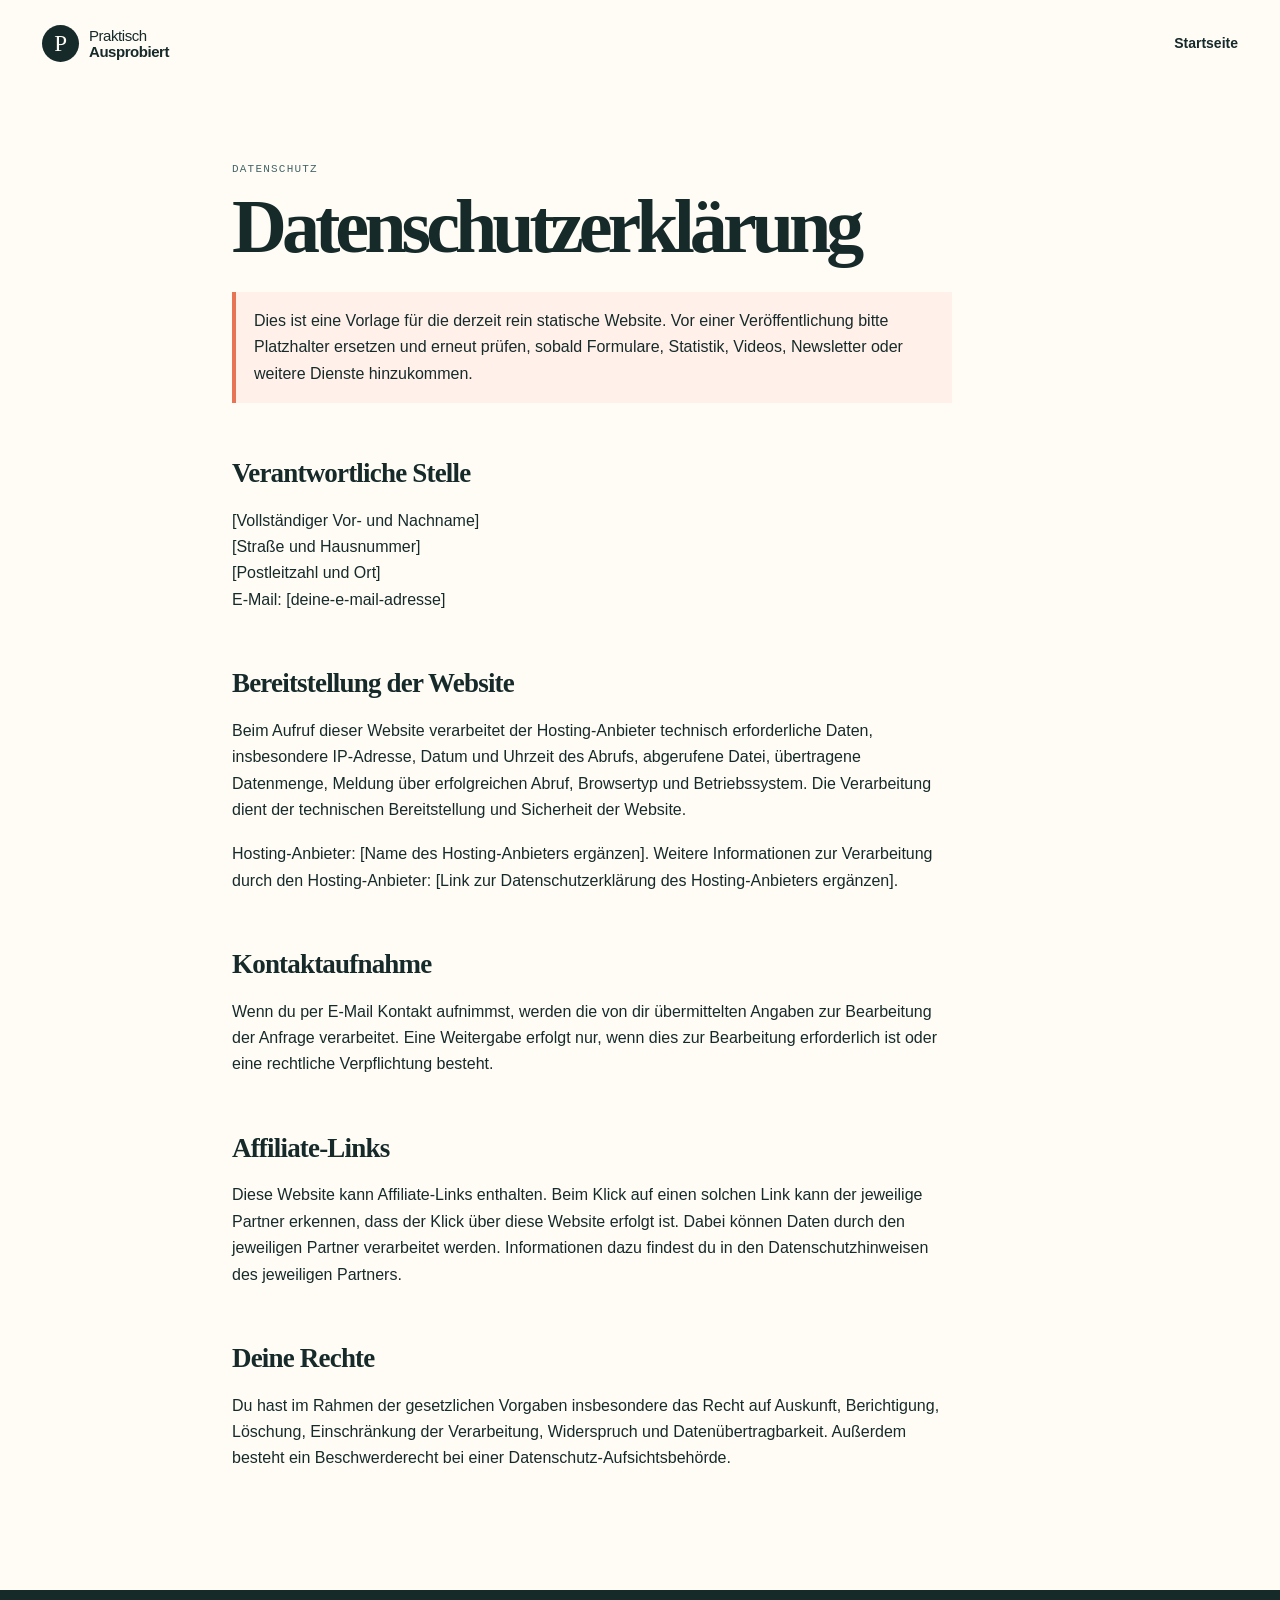
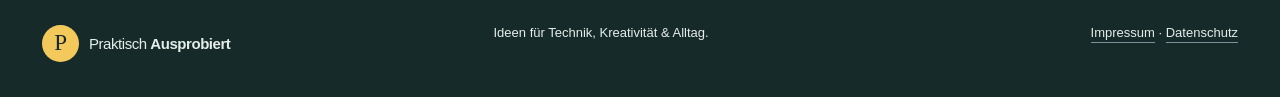
==== datenschutz.html @ ba94ddff "Rechtliche Vorlagen ergänzen" ====
<!doctype html>
<html lang="de">
  <head>
    <meta charset="utf-8">
    <meta name="viewport" content="width=device-width, initial-scale=1">
    <meta name="robots" content="noindex">
    <title>Datenschutz – Praktisch Ausprobiert</title>
    <link rel="stylesheet" href="style.css">
  </head>
  <body>
    <header class="site-header">
      <a class="brand" href="index.html" aria-label="Zur Startseite von Praktisch Ausprobiert"><span class="brand-mark">P</span><span>Praktisch<br><strong>Ausprobiert</strong></span></a>
      <nav aria-label="Hauptnavigation"><a href="index.html">Startseite</a></nav>
    </header>
    <main class="legal-page">
      <p class="eyebrow">DATENSCHUTZ</p>
      <h1>Datenschutzerklärung</h1>
      <div class="legal-copy">
        <p class="legal-alert">Dies ist eine Vorlage für die derzeit rein statische Website. Vor einer Veröffentlichung bitte Platzhalter ersetzen und erneut prüfen, sobald Formulare, Statistik, Videos, Newsletter oder weitere Dienste hinzukommen.</p>
        <h2>Verantwortliche Stelle</h2>
        <p>[Vollständiger Vor- und Nachname]<br>[Straße und Hausnummer]<br>[Postleitzahl und Ort]<br>E-Mail: [deine-e-mail-adresse]</p>
        <h2>Bereitstellung der Website</h2>
        <p>Beim Aufruf dieser Website verarbeitet der Hosting-Anbieter technisch erforderliche Daten, insbesondere IP-Adresse, Datum und Uhrzeit des Abrufs, abgerufene Datei, übertragene Datenmenge, Meldung über erfolgreichen Abruf, Browsertyp und Betriebssystem. Die Verarbeitung dient der technischen Bereitstellung und Sicherheit der Website.</p>
        <p>Hosting-Anbieter: [Name des Hosting-Anbieters ergänzen]. Weitere Informationen zur Verarbeitung durch den Hosting-Anbieter: [Link zur Datenschutzerklärung des Hosting-Anbieters ergänzen].</p>
        <h2>Kontaktaufnahme</h2>
        <p>Wenn du per E-Mail Kontakt aufnimmst, werden die von dir übermittelten Angaben zur Bearbeitung der Anfrage verarbeitet. Eine Weitergabe erfolgt nur, wenn dies zur Bearbeitung erforderlich ist oder eine rechtliche Verpflichtung besteht.</p>
        <h2>Affiliate-Links</h2>
        <p>Diese Website kann Affiliate-Links enthalten. Beim Klick auf einen solchen Link kann der jeweilige Partner erkennen, dass der Klick über diese Website erfolgt ist. Dabei können Daten durch den jeweiligen Partner verarbeitet werden. Informationen dazu findest du in den Datenschutzhinweisen des jeweiligen Partners.</p>
        <h2>Deine Rechte</h2>
        <p>Du hast im Rahmen der gesetzlichen Vorgaben insbesondere das Recht auf Auskunft, Berichtigung, Löschung, Einschränkung der Verarbeitung, Widerspruch und Datenübertragbarkeit. Außerdem besteht ein Beschwerderecht bei einer Datenschutz-Aufsichtsbehörde.</p>
      </div>
    </main>
    <footer>
      <a class="brand footer-brand" href="index.html"><span class="brand-mark">P</span><span>Praktisch <strong>Ausprobiert</strong></span></a>
      <p>Ideen für Technik, Kreativität &amp; Alltag.</p>
      <div class="footer-meta"><p><a href="impressum.html">Impressum</a> <span aria-hidden="true">·</span> <a href="datenschutz.html">Datenschutz</a></p></div>
    </footer>
  </body>
</html>
---- style.css ----
:root {
  --ink: #172a2a;
  --slate: #456568;
  --cream: #f5f2e9;
  --paper: #fffcf6;
  --coral: #e77454;
  --yellow: #f3c95b;
  --mint: #b9d7cc;
  --line: #d6ddd5;
}

* { box-sizing: border-box; }
html { scroll-behavior: smooth; }
body { margin: 0; color: var(--ink); background: var(--paper); font-family: "DM Sans", Arial, sans-serif; }
a { color: inherit; text-decoration: none; }

.site-header { align-items: center; display: flex; justify-content: space-between; margin: 0 auto; max-width: 1280px; padding: 25px 42px; }
.brand { align-items: center; display: inline-flex; font-size: 15px; font-weight: 500; gap: 10px; letter-spacing: -.03em; line-height: 1.02; }
.brand strong { font-weight: 700; }
.brand-mark { align-items: center; background: var(--ink); border-radius: 50%; color: var(--paper); display: inline-flex; font-family: "Playfair Display", serif; font-size: 23px; height: 37px; justify-content: center; width: 37px; }
nav { display: flex; gap: 27px; font-size: 14px; font-weight: 600; }
nav a { border-bottom: 2px solid transparent; padding: 6px 0; }
nav a:hover { border-color: var(--coral); }

.hero { background: var(--cream); display: grid; grid-template-columns: minmax(0, 1.1fr) minmax(320px, .9fr); min-height: 570px; overflow: hidden; padding: 82px max(42px, calc((100vw - 1196px) / 2)); }
.hero-copy { max-width: 650px; position: relative; z-index: 2; }
.eyebrow, .article-type { color: var(--slate); font-family: "DM Mono", monospace; font-size: 11px; font-weight: 500; letter-spacing: .11em; margin: 0 0 15px; }
h1, h2, h3, p { margin-top: 0; }
h1 { font-family: "Playfair Display", serif; font-size: clamp(50px, 6.3vw, 88px); letter-spacing: -.065em; line-height: .96; margin-bottom: 29px; }
h1 em { color: var(--coral); font-weight: 600; }
.intro { color: #496468; font-size: 20px; line-height: 1.48; margin-bottom: 32px; max-width: 490px; }
.button { background: var(--ink); color: white; display: inline-flex; font-size: 15px; font-weight: 700; gap: 25px; padding: 15px 19px; transition: transform .2s ease, background .2s ease; }
.button:hover { background: var(--coral); transform: translateY(-2px); }
.button span, .text-link span { color: var(--yellow); font-size: 20px; line-height: .8; }
.hero-shapes { min-height: 390px; position: relative; }
.shape { position: absolute; }
.shape-one { background: var(--coral); border-radius: 50%; height: 260px; right: 74px; top: 7px; width: 260px; }
.shape-two { background: var(--mint); height: 210px; right: -49px; top: 250px; transform: rotate(25deg); width: 210px; }
.shape-three { border: 2px solid var(--ink); border-radius: 50%; height: 176px; left: 27px; top: 205px; width: 176px; }
.hero-note { background: var(--yellow); font-family: "Playfair Display", serif; font-size: 25px; font-style: italic; line-height: 1.03; padding: 24px; position: absolute; right: 227px; text-align: center; top: 245px; transform: rotate(-8deg); }

.statement { border-bottom: 1px solid var(--line); border-top: 1px solid var(--line); margin: 0 auto; max-width: 1196px; padding: 48px 0; }
.statement p { font-family: "Playfair Display", serif; font-size: clamp(25px, 2.5vw, 36px); letter-spacing: -.04em; line-height: 1.15; margin: auto; max-width: 895px; text-align: center; }
.section { margin: 0 auto; max-width: 1196px; padding: 96px 0; }
.section-heading h2, .feature-copy h2, .about h2 { font-family: "Playfair Display", serif; font-size: clamp(36px, 4vw, 56px); letter-spacing: -.055em; line-height: 1; margin-bottom: 0; }
.topic-grid { display: grid; gap: 16px; grid-template-columns: repeat(4, 1fr); margin-top: 42px; }
.topic-card { min-height: 285px; padding: 25px; position: relative; }
.topic-maker { background: var(--mint); }.topic-home { background: #efc6ab; }.topic-creative { background: #d3d4ef; }.topic-companion { background: #f2dc8a; }
.card-number { font-family: "DM Mono", monospace; font-size: 12px; }
.topic-card h3 { font-family: "Playfair Display", serif; font-size: 29px; letter-spacing: -.04em; line-height: 1.02; margin: 62px 0 15px; }
.topic-card p { font-size: 14px; line-height: 1.45; margin: 0; }
.tag { background: var(--ink); bottom: 20px; color: white; font-size: 11px; font-weight: 700; padding: 5px 8px; position: absolute; text-transform: uppercase; }

.feature-section { align-items: center; background: var(--ink); color: var(--paper); display: grid; grid-template-columns: 1fr 1fr; gap: 80px; max-width: none; padding: 100px max(42px, calc((100vw - 1196px) / 2)); }
.feature-copy { max-width: 525px; }.feature-copy .eyebrow { color: var(--yellow); }.feature-copy p:not(.eyebrow) { color: #d5e1dc; font-size: 17px; line-height: 1.55; margin: 24px 0; }.text-link { border-bottom: 1px solid #789397; display: inline-flex; font-size: 15px; font-weight: 700; gap: 15px; padding-bottom: 7px; }
.feature-object { height: 350px; position: relative; }.object-label { align-items: center; background: var(--coral); border-radius: 50%; color: var(--ink); display: flex; font-family: "DM Mono", monospace; font-size: 23px; height: 234px; justify-content: center; line-height: 1.05; position: absolute; right: 14%; text-align: center; top: 49px; transform: rotate(11deg); width: 234px; z-index: 2; }.object-ring { border: 1px solid var(--yellow); border-radius: 50%; position: absolute; }.ring-one { height: 302px; right: 3%; top: 4px; width: 302px; }.ring-two { border-color: #759497; height: 210px; left: 10%; top: 84px; width: 210px; }
.inline-heading { align-items: end; display: flex; justify-content: space-between; }.coming-soon { border: 1px solid var(--coral); color: var(--coral); font-family: "DM Mono", monospace; font-size: 11px; letter-spacing: .08em; padding: 7px 9px; text-transform: uppercase; }.article-grid { display: grid; gap: 18px; grid-template-columns: repeat(3, 1fr); margin-top: 40px; }.article-card { border-top: 3px solid var(--ink); padding: 20px 8px 0 0; }.article-card h3 { font-family: "Playfair Display", serif; font-size: 27px; letter-spacing: -.04em; line-height: 1.05; margin: 16px 0; }.article-card p { color: var(--slate); font-size: 15px; line-height: 1.45; }
.about { background: #dce6df; margin: 0 auto 76px; max-width: 1196px; padding: 72px max(35px, 8%); text-align: center; }.about h2 { margin: auto; max-width: 900px; }.about p:last-child { color: var(--slate); font-size: 15px; line-height: 1.55; margin: 24px auto 0; max-width: 565px; }
.legal-page { margin: 0 auto; max-width: 900px; min-height: 70vh; padding: 76px 42px 100px; }.legal-page h1 { font-size: clamp(48px, 6vw, 76px); }.legal-copy { font-size: 16px; line-height: 1.65; max-width: 720px; }.legal-copy h2 { font-family: "Playfair Display", Georgia, serif; font-size: 27px; letter-spacing: -.03em; margin: 48px 0 12px; }.legal-copy p { margin-bottom: 18px; }.legal-copy a { border-bottom: 1px solid var(--coral); }.legal-alert { background: #fff0e9; border-left: 4px solid var(--coral); padding: 16px 18px; }
footer { background: var(--ink); color: #e4eee9; display: grid; gap: 12px; grid-template-columns: 1.2fr 1fr 1fr; padding: 35px max(42px, calc((100vw - 1196px) / 2)); }.footer-brand .brand-mark { background: var(--yellow); color: var(--ink); } footer p { font-size: 13px; margin: 0; }.footer-meta { display: grid; gap: 12px; text-align: right; }.footer-meta a { border-bottom: 1px solid #789397; padding-bottom: 2px; }.draft-note { color: #a9c0b8; }

@media (max-width: 760px) { .site-header { padding: 18px 22px; }.site-header nav { display: none; }.hero { display: block; min-height: 0; padding: 60px 25px 42px; }.hero-shapes { min-height: 260px; margin-top: 35px; }.shape-one { height: 180px; right: 20px; width: 180px; }.shape-two { height: 140px; right: -28px; top: 150px; width: 140px; }.shape-three { height: 120px; left: 14px; top: 125px; width: 120px; }.hero-note { font-size: 18px; padding: 16px; right: 140px; top: 146px; }.statement { margin: 0 25px; padding: 38px 0; }.section { padding: 65px 25px; }.topic-grid, .article-grid { grid-template-columns: 1fr; }.topic-card { min-height: 215px; }.topic-card h3 { margin-top: 38px; }.feature-section { display: block; padding: 68px 25px; }.feature-object { height: 270px; margin-top: 42px; }.object-label { height: 185px; right: 11%; width: 185px; }.ring-one { height: 238px; width: 238px; }.ring-two { height: 160px; width: 160px; }.inline-heading { align-items: start; gap: 20px; }.about { margin: 0 25px 45px; padding: 55px 25px; }.legal-page { padding: 55px 25px 70px; } footer { display: block; padding: 32px 25px; }.footer-meta { text-align: left; } footer p { margin: 14px 0; } }

/* Keine extern nachgeladenen Schriftarten: besser für Datenschutz und Ladezeit. */
body { font-family: Arial, Helvetica, sans-serif; }
.brand-mark, h1, .hero-note, .statement p, .section-heading h2, .feature-copy h2, .about h2, .topic-card h3, .article-card h3, .legal-copy h2 { font-family: Georgia, "Times New Roman", serif; }
.eyebrow, .article-type, .card-number, .object-label, .coming-soon { font-family: "Courier New", monospace; }
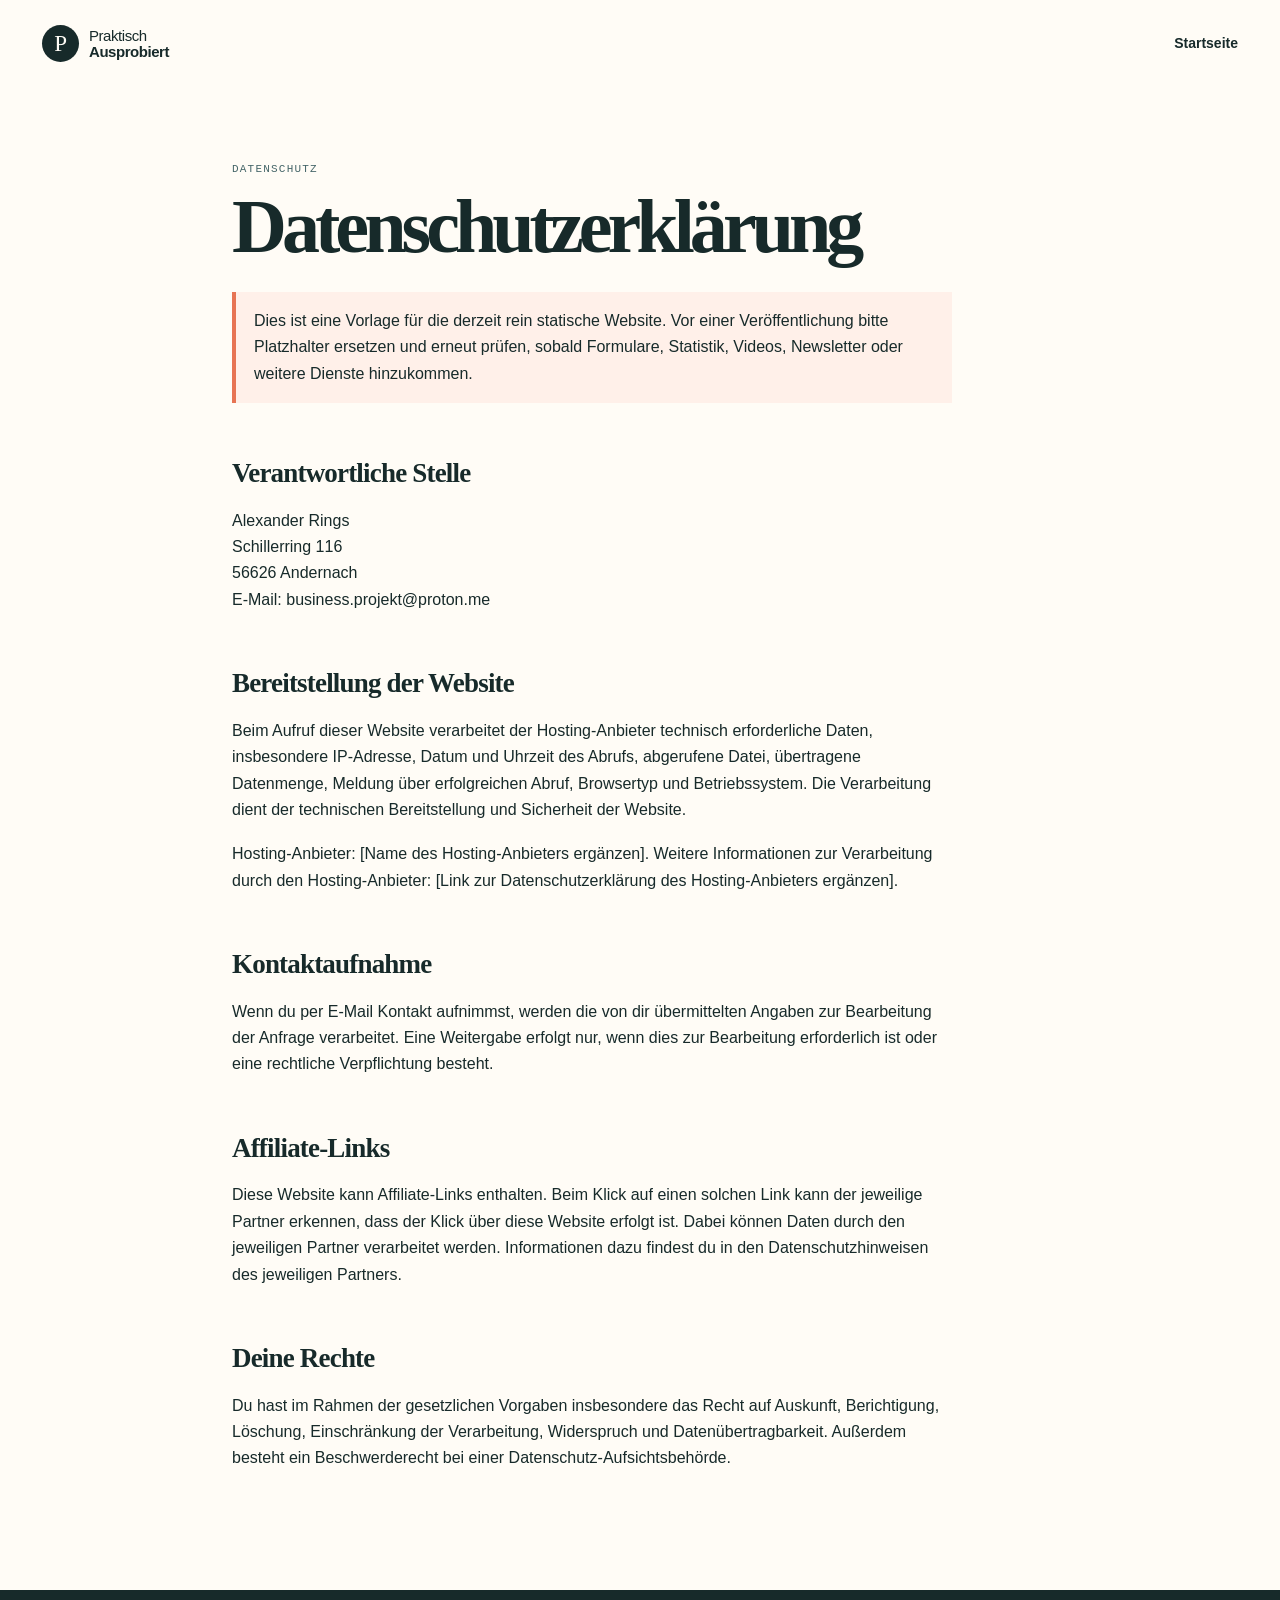
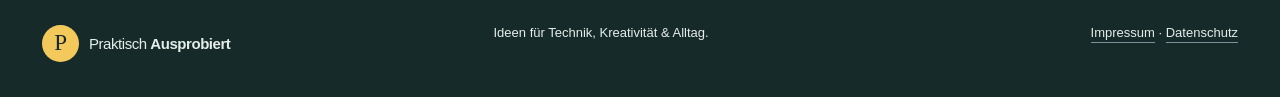
==== commit 8eacf54e: "Datenschutzerklärung ergänzen" ====
--- a/datenschutz.html
+++ b/datenschutz.html
@@ -18,7 +18,7 @@
       <div class="legal-copy">
         <p class="legal-alert">Dies ist eine Vorlage für die derzeit rein statische Website. Vor einer Veröffentlichung bitte Platzhalter ersetzen und erneut prüfen, sobald Formulare, Statistik, Videos, Newsletter oder weitere Dienste hinzukommen.</p>
         <h2>Verantwortliche Stelle</h2>
-        <p>[Vollständiger Vor- und Nachname]<br>[Straße und Hausnummer]<br>[Postleitzahl und Ort]<br>E-Mail: [deine-e-mail-adresse]</p>
+        <p>Alexander Rings<br>Schillerring 116<br>56626 Andernach<br>E-Mail: business.projekt@proton.me</p>
         <h2>Bereitstellung der Website</h2>
         <p>Beim Aufruf dieser Website verarbeitet der Hosting-Anbieter technisch erforderliche Daten, insbesondere IP-Adresse, Datum und Uhrzeit des Abrufs, abgerufene Datei, übertragene Datenmenge, Meldung über erfolgreichen Abruf, Browsertyp und Betriebssystem. Die Verarbeitung dient der technischen Bereitstellung und Sicherheit der Website.</p>
         <p>Hosting-Anbieter: [Name des Hosting-Anbieters ergänzen]. Weitere Informationen zur Verarbeitung durch den Hosting-Anbieter: [Link zur Datenschutzerklärung des Hosting-Anbieters ergänzen].</p>
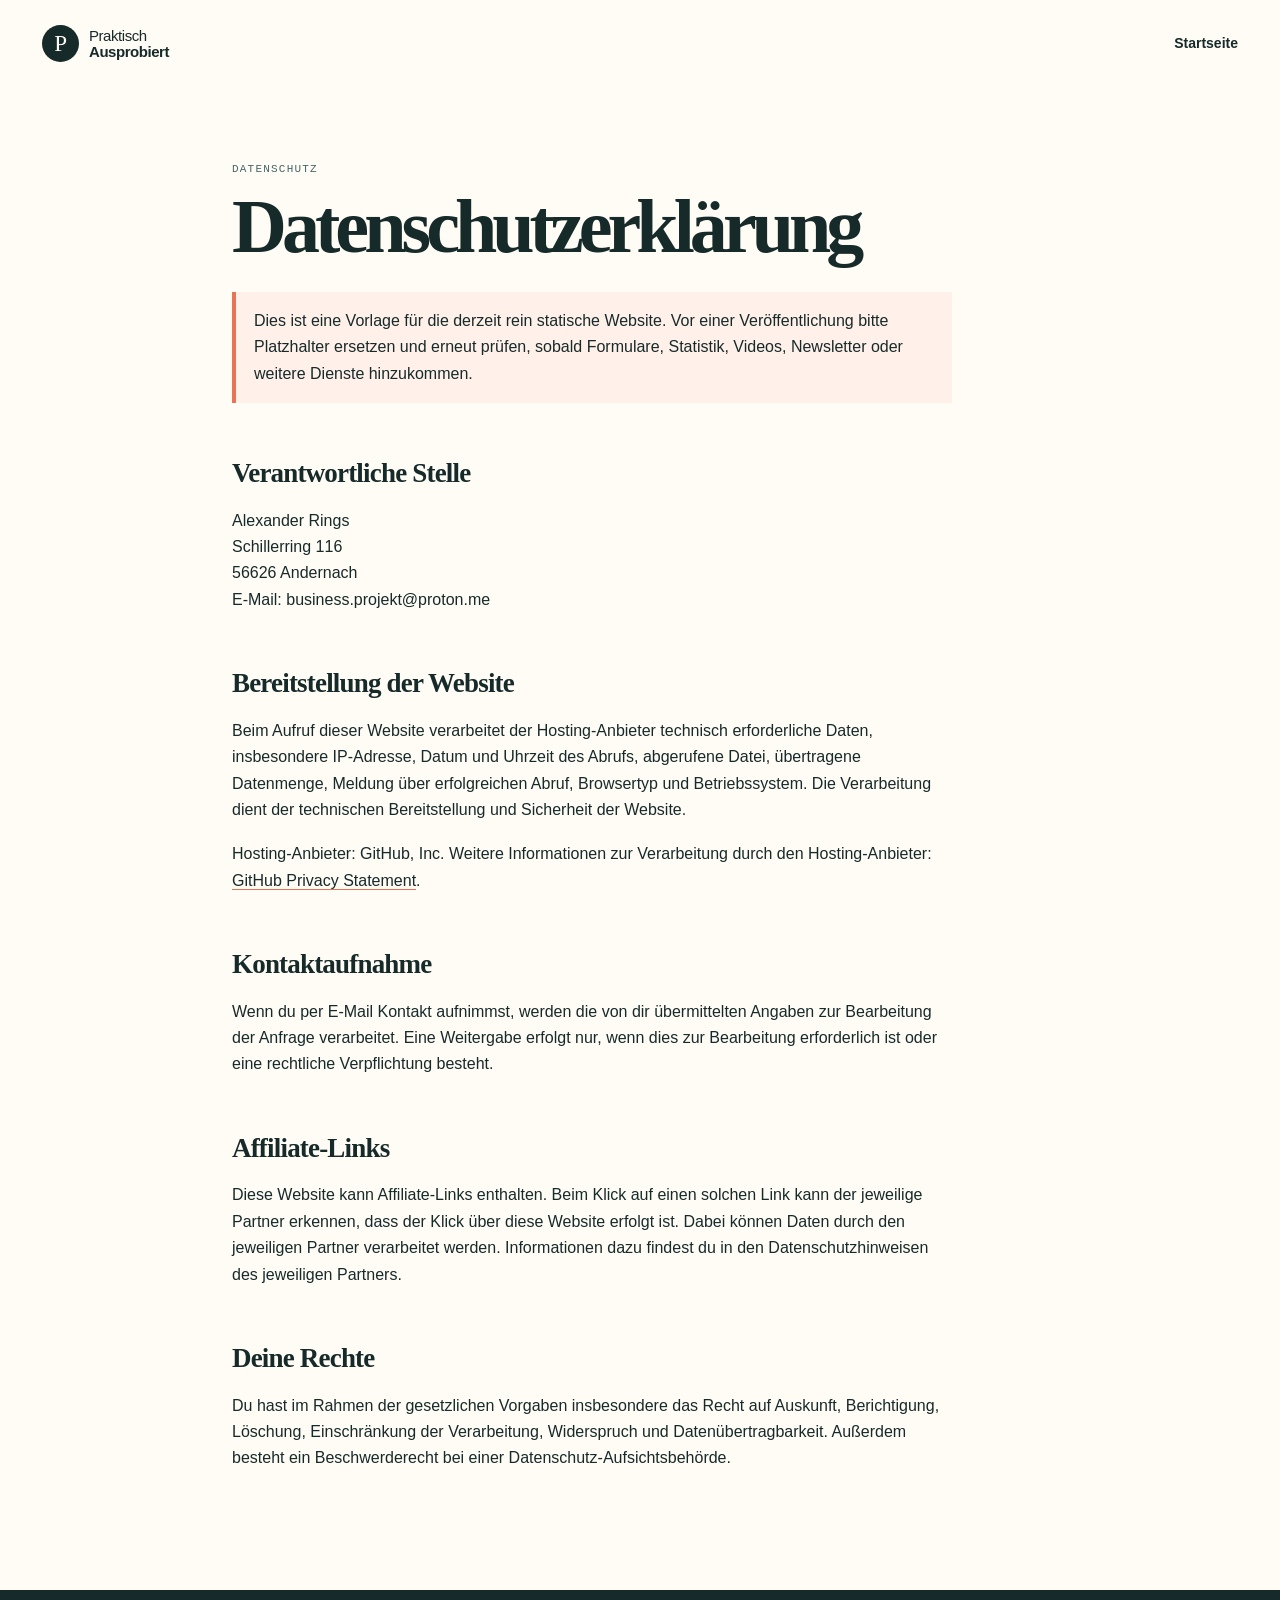
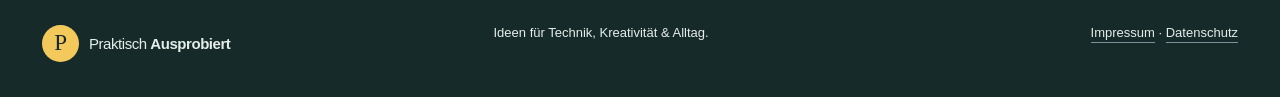
==== commit 5c8d643f: "Hosting-Hinweis ergänzen" ====
--- a/datenschutz.html
+++ b/datenschutz.html
@@ -1,3 +1,4 @@
+
 <!doctype html>
 <html lang="de">
   <head>
@@ -21,7 +22,7 @@
         <p>Alexander Rings<br>Schillerring 116<br>56626 Andernach<br>E-Mail: business.projekt@proton.me</p>
         <h2>Bereitstellung der Website</h2>
         <p>Beim Aufruf dieser Website verarbeitet der Hosting-Anbieter technisch erforderliche Daten, insbesondere IP-Adresse, Datum und Uhrzeit des Abrufs, abgerufene Datei, übertragene Datenmenge, Meldung über erfolgreichen Abruf, Browsertyp und Betriebssystem. Die Verarbeitung dient der technischen Bereitstellung und Sicherheit der Website.</p>
-        <p>Hosting-Anbieter: [Name des Hosting-Anbieters ergänzen]. Weitere Informationen zur Verarbeitung durch den Hosting-Anbieter: [Link zur Datenschutzerklärung des Hosting-Anbieters ergänzen].</p>
+        <p>Hosting-Anbieter: GitHub, Inc. Weitere Informationen zur Verarbeitung durch den Hosting-Anbieter: <a href="https://docs.github.com/en/site-policy/privacy-policies/github-privacy-statement">GitHub Privacy Statement</a>.</p>
         <h2>Kontaktaufnahme</h2>
         <p>Wenn du per E-Mail Kontakt aufnimmst, werden die von dir übermittelten Angaben zur Bearbeitung der Anfrage verarbeitet. Eine Weitergabe erfolgt nur, wenn dies zur Bearbeitung erforderlich ist oder eine rechtliche Verpflichtung besteht.</p>
         <h2>Affiliate-Links</h2>
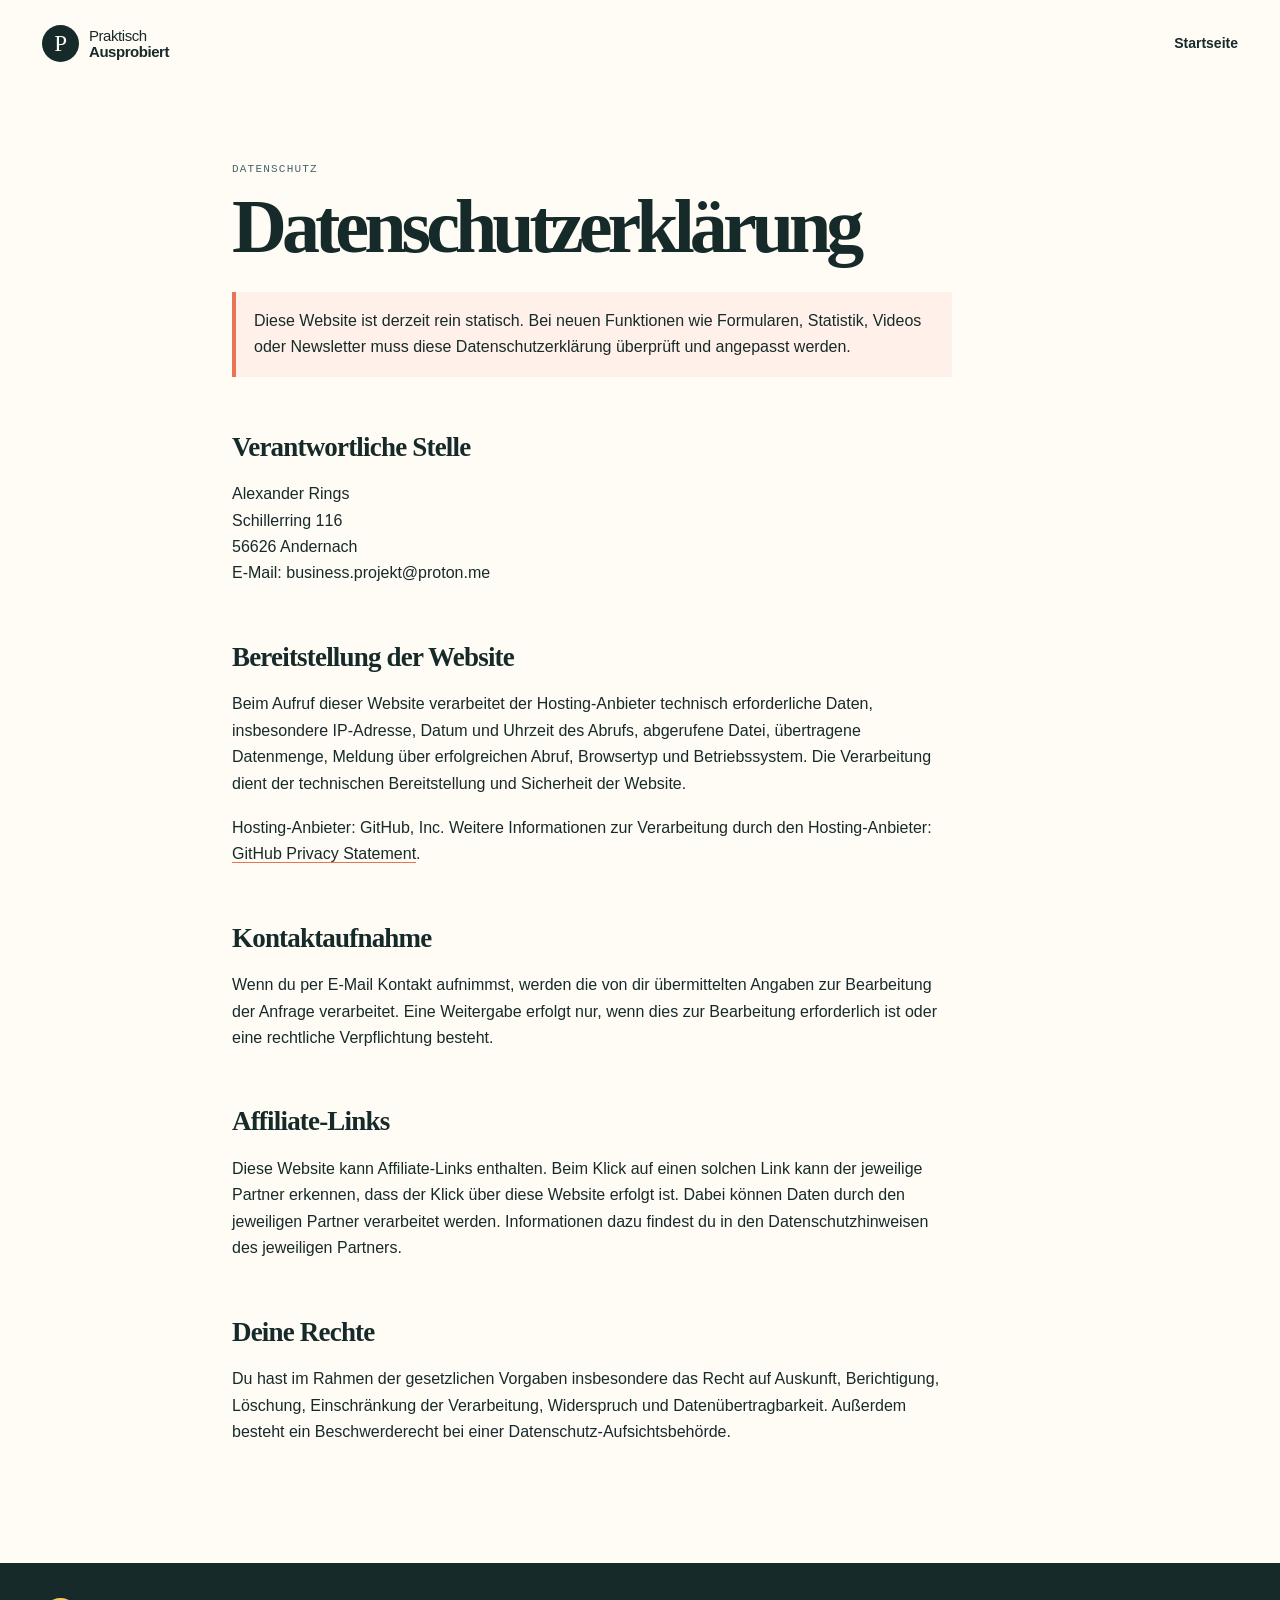
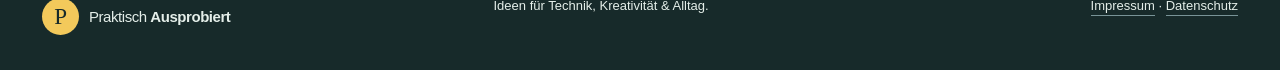
==== commit 6b9e4718: "Datenschutzhinweis aktualisieren" ====
--- a/datenschutz.html
+++ b/datenschutz.html
@@ -17,7 +17,7 @@
       <p class="eyebrow">DATENSCHUTZ</p>
       <h1>Datenschutzerklärung</h1>
       <div class="legal-copy">
-        <p class="legal-alert">Dies ist eine Vorlage für die derzeit rein statische Website. Vor einer Veröffentlichung bitte Platzhalter ersetzen und erneut prüfen, sobald Formulare, Statistik, Videos, Newsletter oder weitere Dienste hinzukommen.</p>
+        <p class="legal-alert">Diese Website ist derzeit rein statisch. Bei neuen Funktionen wie Formularen, Statistik, Videos oder Newsletter muss diese Datenschutzerklärung überprüft und angepasst werden.</p>
         <h2>Verantwortliche Stelle</h2>
         <p>Alexander Rings<br>Schillerring 116<br>56626 Andernach<br>E-Mail: business.projekt@proton.me</p>
         <h2>Bereitstellung der Website</h2>
